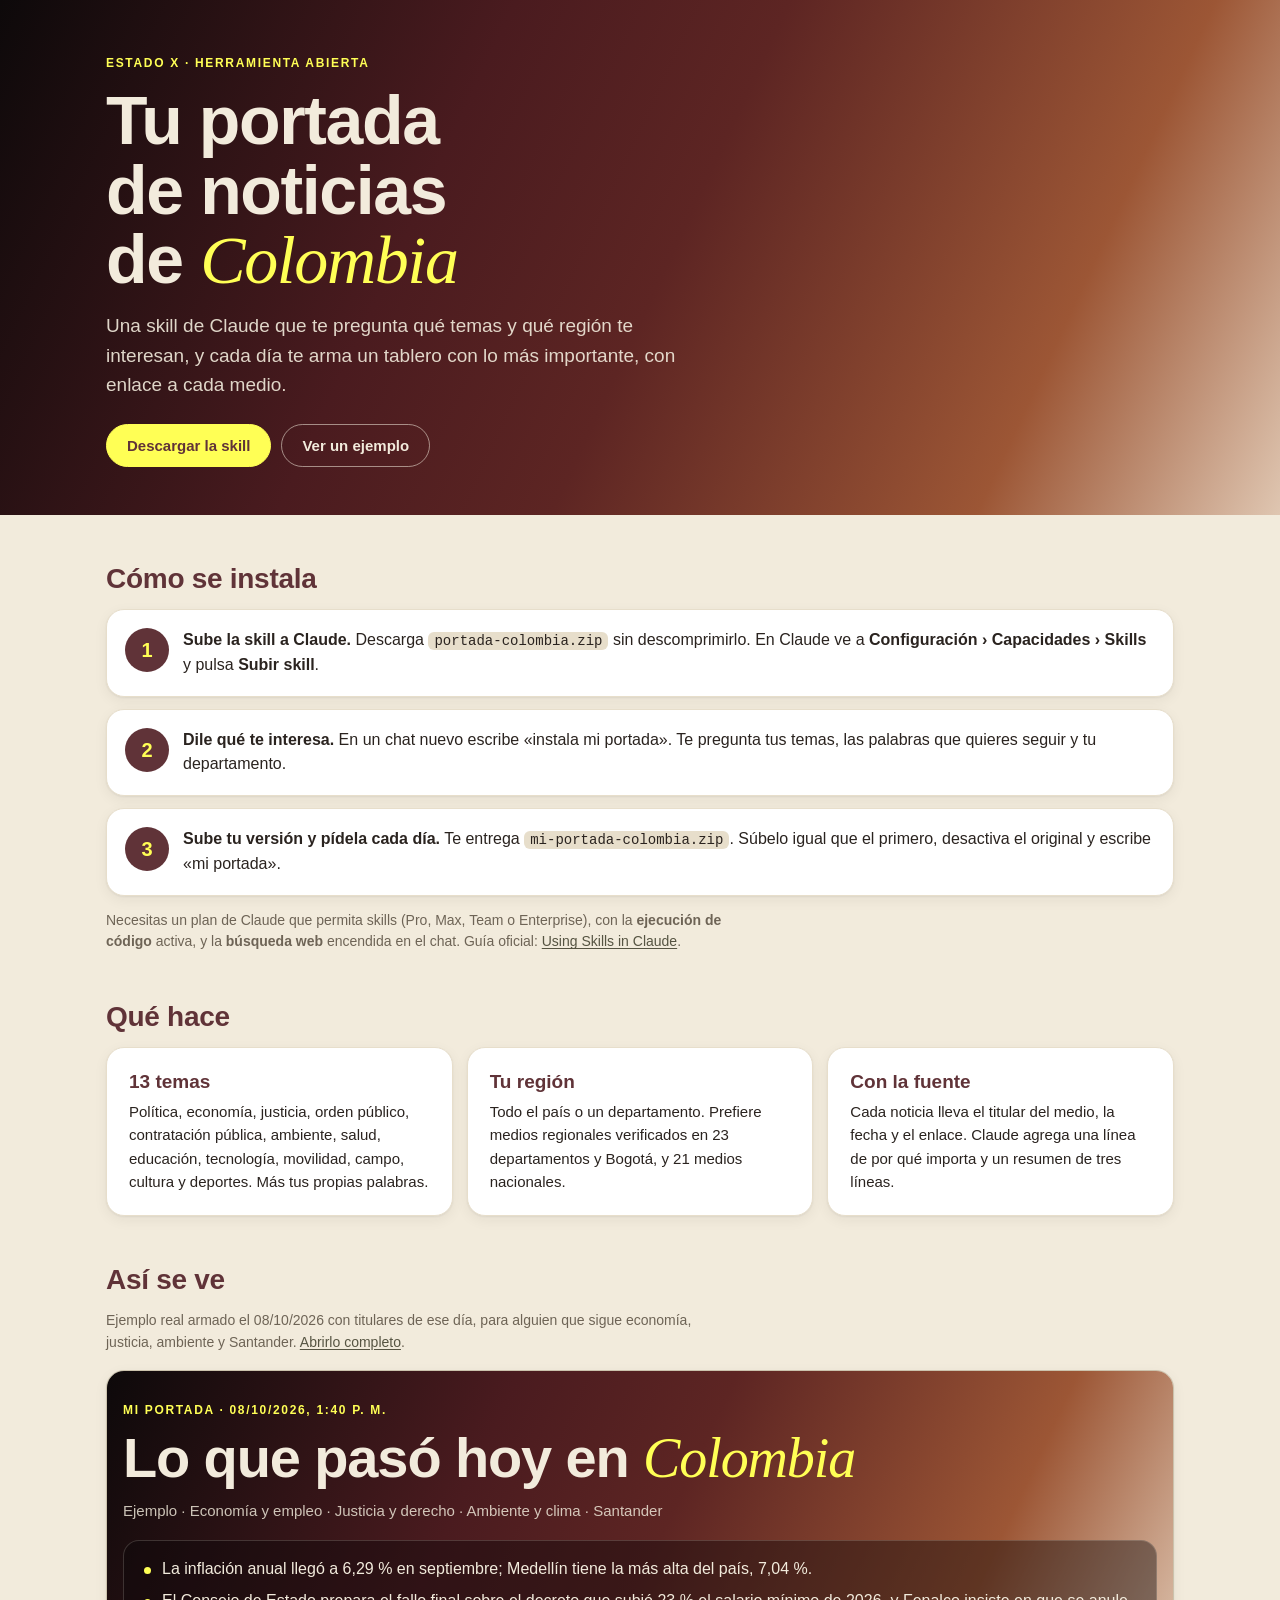
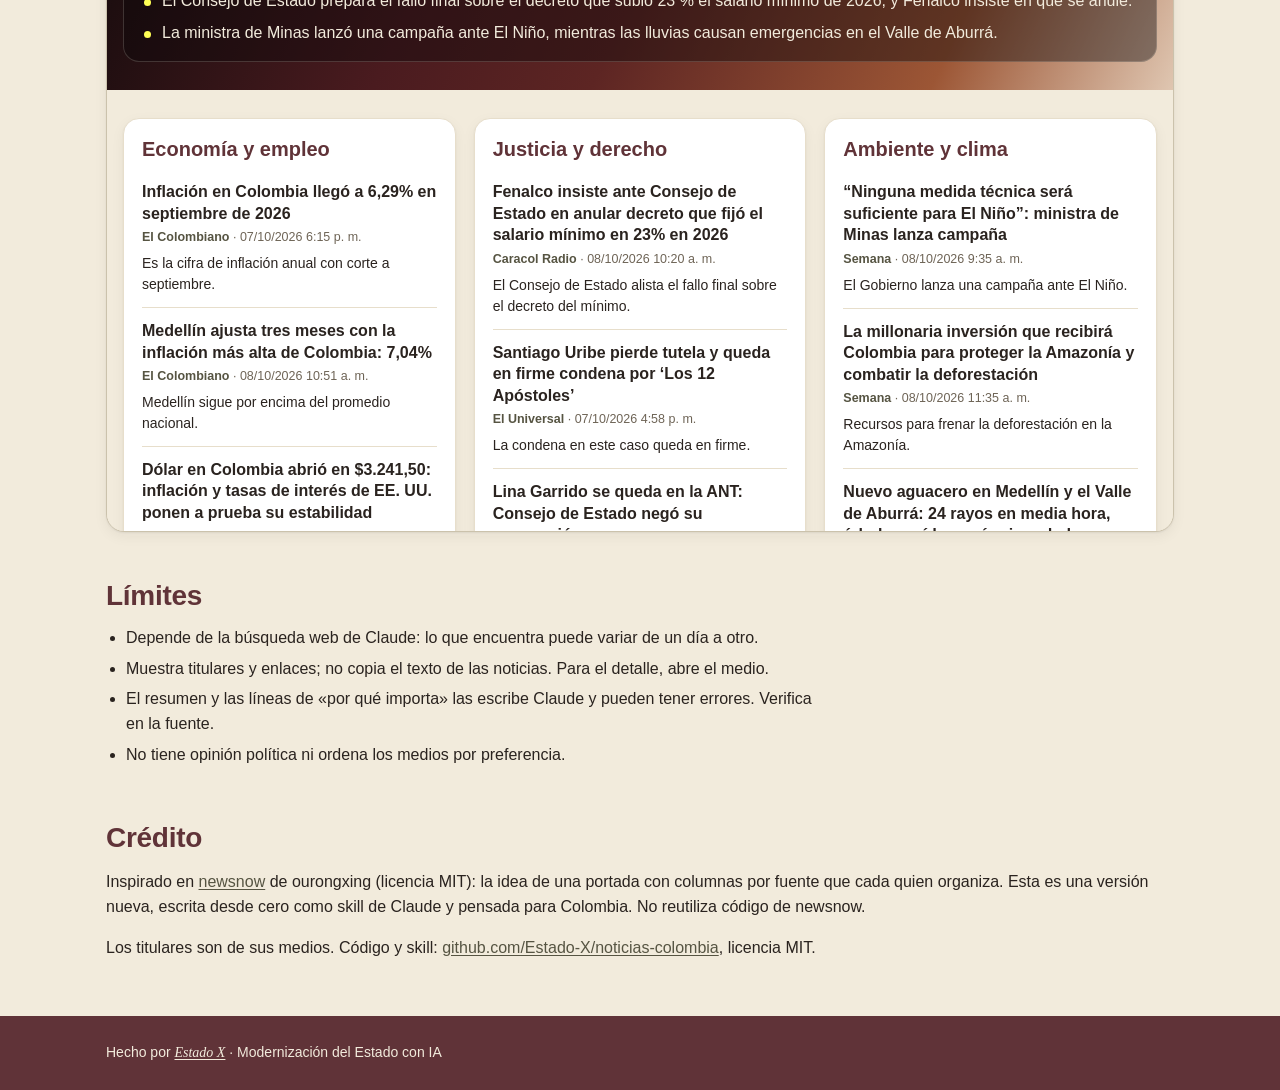
==== index.html @ 3ebbe089 "Primera versión: skill «portada-colombia», página y ejemplo Skill de Claude que pregunta temas y reg" ====
<!doctype html>
<html lang="es-CO">
<head>
<meta charset="utf-8">
<meta name="viewport" content="width=device-width, initial-scale=1">
<title>Mi portada de Colombia · Estado X</title>
<meta name="description" content="Una skill de Claude que te pregunta qué temas y qué región te interesan y te arma cada día tu portada de noticias de Colombia, con enlace a cada medio.">
<link rel="icon" href="assets/favicon.svg" type="image/svg+xml">
<link rel="stylesheet" href="assets/estilos.css">
</head>
<body>
<header class="banda">
  <div class="contenedor banda__in">
    <p class="kicker">Estado X · Herramienta abierta</p>
    <h1>Tu portada de noticias de <em>Colombia</em></h1>
    <p class="banda__sub">Una skill de Claude que te pregunta qué temas y qué región te interesan, y cada día te arma un tablero con lo más importante, con enlace a cada medio.</p>
    <div class="acciones">
      <a class="boton boton--principal" href="descargas/portada-colombia.zip" download>Descargar la skill</a>
      <a class="boton" href="#ejemplo">Ver un ejemplo</a>
    </div>
  </div>
</header>

<main class="contenedor">
  <section class="bloque" aria-labelledby="como">
    <h2 id="como">Cómo se instala</h2>
    <ol class="pasos">
      <li><span class="num">1</span><div><strong>Sube la skill a Claude.</strong> Descarga <code>portada-colombia.zip</code> sin descomprimirlo. En Claude ve a <b>Configuración › Capacidades › Skills</b> y pulsa <b>Subir skill</b>.</div></li>
      <li><span class="num">2</span><div><strong>Dile qué te interesa.</strong> En un chat nuevo escribe «instala mi portada». Te pregunta tus temas, las palabras que quieres seguir y tu departamento.</div></li>
      <li><span class="num">3</span><div><strong>Sube tu versión y pídela cada día.</strong> Te entrega <code>mi-portada-colombia.zip</code>. Súbelo igual que el primero, desactiva el original y escribe «mi portada».</div></li>
    </ol>
    <p class="nota">Necesitas un plan de Claude que permita skills (Pro, Max, Team o Enterprise), con la <b>ejecución de código</b> activa, y la <b>búsqueda web</b> encendida en el chat. Guía oficial: <a href="https://support.claude.com/en/articles/12512180-using-skills-in-claude">Using Skills in Claude</a>.</p>
  </section>

  <section class="bloque" aria-labelledby="que">
    <h2 id="que">Qué hace</h2>
    <div class="tarjetas">
      <article class="tarjeta"><h3>13 temas</h3><p>Política, economía, justicia, orden público, contratación pública, ambiente, salud, educación, tecnología, movilidad, campo, cultura y deportes. Más tus propias palabras.</p></article>
      <article class="tarjeta"><h3>Tu región</h3><p>Todo el país o un departamento. Prefiere medios regionales verificados en 23 departamentos y Bogotá, y 21 medios nacionales.</p></article>
      <article class="tarjeta"><h3>Con la fuente</h3><p>Cada noticia lleva el titular del medio, la fecha y el enlace. Claude agrega una línea de por qué importa y un resumen de tres líneas.</p></article>
    </div>
  </section>

  <section class="bloque" id="ejemplo" aria-labelledby="ej">
    <h2 id="ej">Así se ve</h2>
    <p class="nota">Ejemplo real armado el 08/10/2026 con titulares de ese día, para alguien que sigue economía, justicia, ambiente y Santander. <a href="ejemplo/">Abrirlo completo</a>.</p>
    <div class="marco"><iframe src="ejemplo/" title="Ejemplo de portada del 08/10/2026" loading="lazy"></iframe></div>
  </section>

  <section class="bloque" aria-labelledby="limites">
    <h2 id="limites">Límites</h2>
    <ul class="lista">
      <li>Depende de la búsqueda web de Claude: lo que encuentra puede variar de un día a otro.</li>
      <li>Muestra titulares y enlaces; no copia el texto de las noticias. Para el detalle, abre el medio.</li>
      <li>El resumen y las líneas de «por qué importa» las escribe Claude y pueden tener errores. Verifica en la fuente.</li>
      <li>No tiene opinión política ni ordena los medios por preferencia.</li>
    </ul>
  </section>

  <section class="bloque" aria-labelledby="credito">
    <h2 id="credito">Crédito</h2>
    <p>Inspirado en <a href="https://github.com/ourongxing/newsnow">newsnow</a> de ourongxing (licencia MIT): la idea de una portada con columnas por fuente que cada quien organiza. Esta es una versión nueva, escrita desde cero como skill de Claude y pensada para Colombia. No reutiliza código de newsnow.</p>
    <p>Los titulares son de sus medios. Código y skill: <a href="https://github.com/Estado-X/noticias-colombia">github.com/Estado-X/noticias-colombia</a>, licencia MIT.</p>
  </section>
</main>

<footer class="pie">
  <div class="contenedor">Hecho por <a href="https://estadox.com"><em>Estado X</em></a> · Modernización del Estado con IA</div>
</footer>
</body>
</html>
---- assets/estilos.css ----
/* Estado X · carril editorial (marfil) con la banda de color del banner de LinkedIn.
   Tokens tomados del design system de Estado X. */
:root {
  --oliva: #73704f; --oliva-700: #565442; --oliva-100: #d9d6c4;
  --marfil: #f2ebdc; --marfil-050: #faf6ec; --marfil-200: #e7decb;
  --vino: #603338; --vino-700: #4a272b; --tinta: #2a231f; --muted: #6e6456;
  --cadmio: #ffff55; --cobre: #9c5635; --arena: #dfc6b1; --negro-calido: #0d090a;
  --borde: #e7decb; --borde-fuerte: #cbc2ac; --card: #ffffff;
  --display: "Neue Haas Grotesk Display", "Neue Haas Grotesk Display Pro", "Helvetica Neue", Helvetica, Arial, sans-serif;
  --sans: "Neue Haas Grotesk Text", "Neue Haas Grotesk Text Pro", "Helvetica Neue", Helvetica, Arial, sans-serif;
  --acento: "Playfair Display", Georgia, "Times New Roman", serif;
  --r-md: 12px; --r-lg: 18px;
  --sombra: 0 1px 2px rgba(42,35,31,.06), 0 4px 14px rgba(42,35,31,.06);
  color-scheme: light;
}
* { box-sizing: border-box; }
html { -webkit-text-size-adjust: 100%; scroll-behavior: smooth; }
body { margin: 0; background: var(--marfil); color: var(--tinta); font: 16px/1.55 var(--sans); }
a { color: var(--oliva-700); text-underline-offset: 2px; }
a:focus-visible, .boton:focus-visible { outline: 3px solid #b2b0bc; outline-offset: 2px; }
code { font: 14px/1.4 ui-monospace, SFMono-Regular, Menlo, Consolas, monospace; background: var(--marfil-200); padding: 1px 6px; border-radius: 6px; overflow-wrap: anywhere; }
.contenedor { max-width: 1100px; margin: 0 auto; padding-inline: max(16px, env(safe-area-inset-left)); }

.banda { background: linear-gradient(115deg, var(--negro-calido) 0%, #4a1b1f 34%, #5d2523 52%, var(--cobre) 80%, var(--arena) 100%); color: var(--marfil); }
.banda__in { padding-block: 56px 48px; display: grid; gap: 16px; }
.kicker { margin: 0; font: 600 12px/1.2 var(--sans); letter-spacing: .14em; text-transform: uppercase; color: var(--cadmio); }
h1 { margin: 0; font: 700 clamp(38px, 6.4vw, 68px)/1.02 var(--display); letter-spacing: -.02em; text-wrap: balance; max-width: 16ch; }
h1 em, .pie em { font-family: var(--acento); font-style: italic; font-weight: 400; }
h1 em { color: var(--cadmio); }
.banda__sub { margin: 0; max-width: 58ch; font-size: 19px; color: rgba(242,235,220,.9); }
.acciones { display: flex; flex-wrap: wrap; gap: 10px; margin-top: 8px; }
.boton { display: inline-block; padding: 13px 20px; border-radius: 999px; border: 1.5px solid rgba(242,235,220,.55); color: var(--marfil); font: 600 15px/1 var(--sans); text-decoration: none; }
.boton:hover { background: rgba(242,235,220,.12); }
.boton--principal { background: var(--cadmio); border-color: var(--cadmio); color: var(--vino); }
.boton--principal:hover { background: #f4f44a; }

.bloque { padding-block: 48px 0; }
h2 { margin: 0 0 14px; font: 700 28px/1.15 var(--display); color: var(--vino); letter-spacing: -.01em; }
h3 { margin: 0 0 6px; font: 700 19px/1.25 var(--display); color: var(--vino); }
.pasos { list-style: none; margin: 0; padding: 0; display: grid; gap: 12px; }
.pasos li { display: grid; grid-template-columns: 44px minmax(0,1fr); gap: 14px; align-items: start; background: var(--card); border: 1px solid var(--borde); border-radius: var(--r-lg); padding: 18px; box-shadow: var(--sombra); }
.num { width: 44px; height: 44px; border-radius: 50%; background: var(--vino); color: var(--cadmio); display: grid; place-items: center; font: 700 20px/1 var(--display); }
.nota { font-size: 14px; color: var(--muted); margin: 14px 0 0; max-width: 80ch; }
.tarjetas { display: grid; grid-template-columns: repeat(auto-fit, minmax(240px, 1fr)); gap: 14px; }
.tarjeta { background: var(--card); border: 1px solid var(--borde); border-radius: var(--r-lg); padding: 22px; box-shadow: var(--sombra); }
.tarjeta p { margin: 0; font-size: 15px; }
.marco { margin-top: 16px; border-radius: var(--r-lg); overflow: hidden; border: 1px solid var(--borde-fuerte); box-shadow: var(--sombra); background: var(--marfil); }
.marco iframe { display: block; width: 100%; height: 760px; border: 0; }
.lista { margin: 0; padding-left: 20px; max-width: 80ch; }
.lista li { margin: 6px 0; }
.pie { margin-top: 56px; background: var(--vino); color: var(--marfil); padding-block: 26px; font-size: 14px; }
.pie a { color: var(--marfil); }

@media (max-width: 560px) {
  .banda__in { padding-block: 36px 30px; }
  .banda__sub { font-size: 17px; }
  .marco iframe { height: 640px; }
  .pasos li { grid-template-columns: 36px minmax(0,1fr); padding: 14px; }
  .num { width: 36px; height: 36px; font-size: 17px; }
}
@media (prefers-reduced-motion: reduce) { html { scroll-behavior: auto; } }
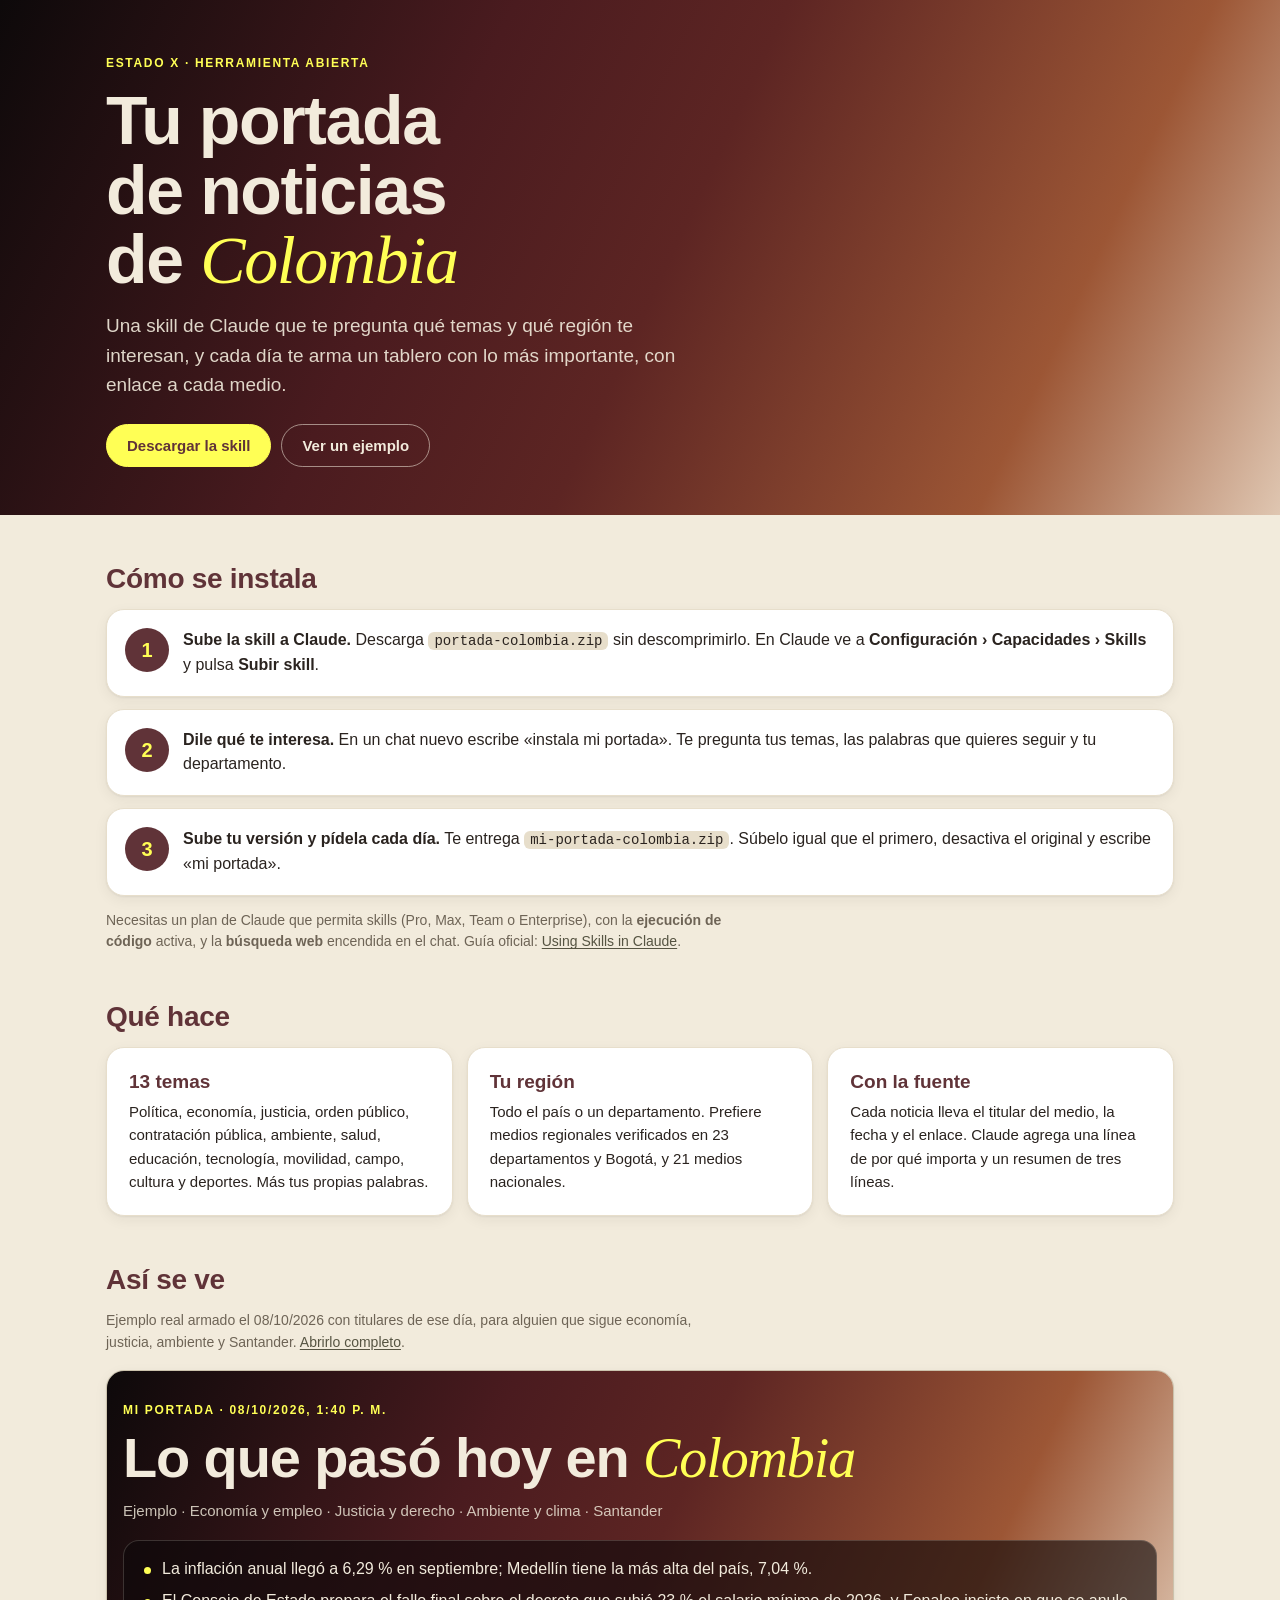
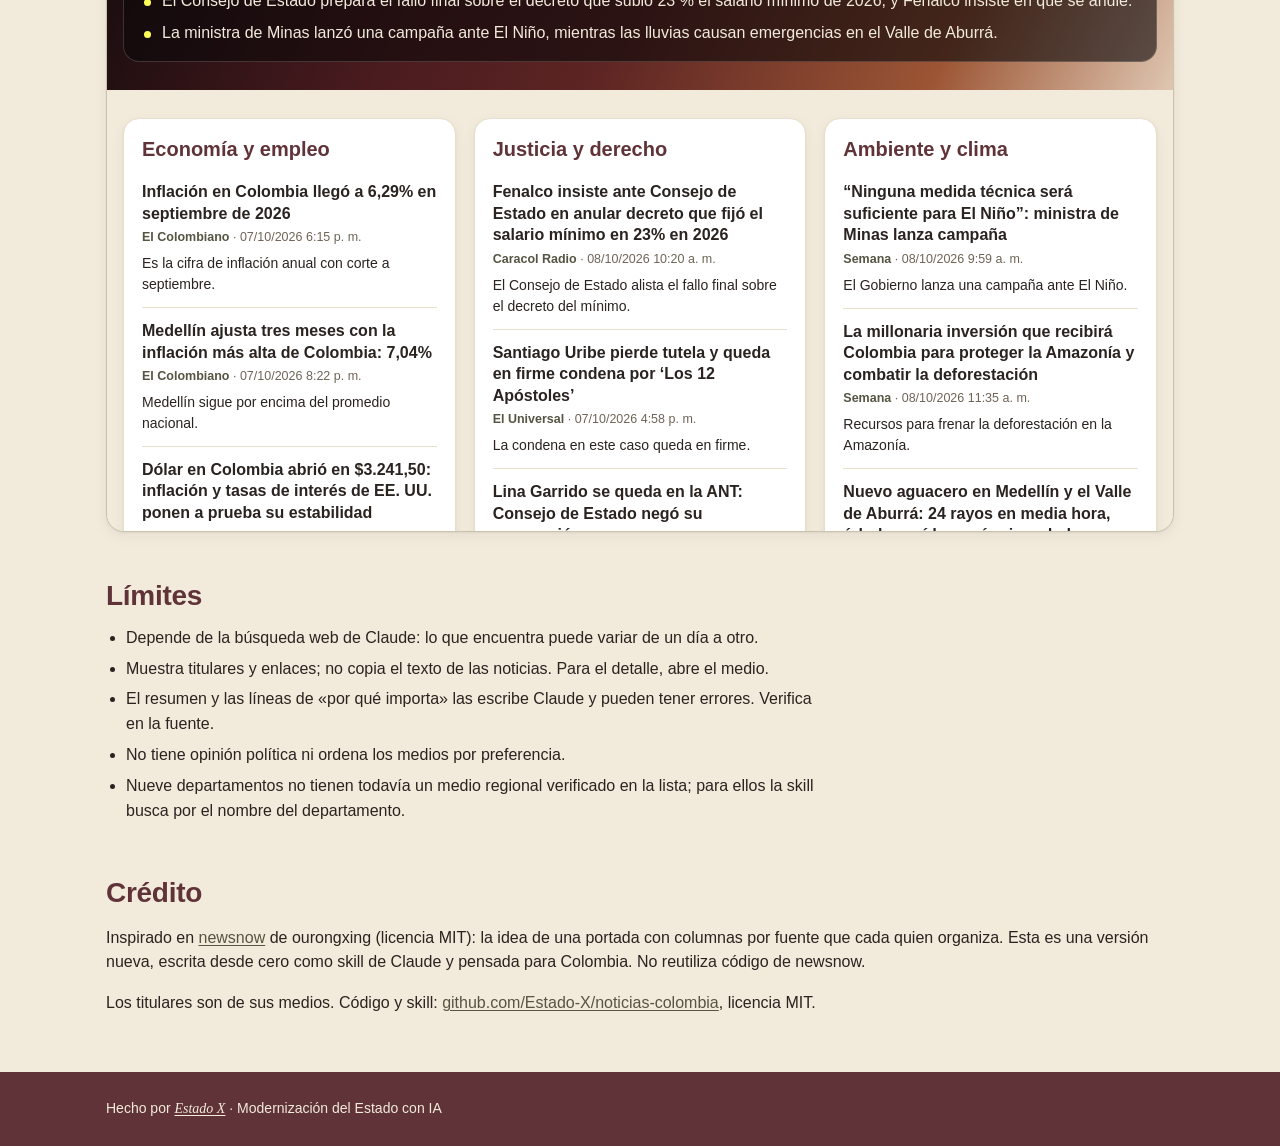
==== commit f84bed76: "Skill más precisa tras la prueba de uso y la revisión - SKILL.md: búsqueda con fecha en letras y ver" ====
--- a/index.html
+++ b/index.html
@@ -54,6 +54,7 @@
       <li>Muestra titulares y enlaces; no copia el texto de las noticias. Para el detalle, abre el medio.</li>
       <li>El resumen y las líneas de «por qué importa» las escribe Claude y pueden tener errores. Verifica en la fuente.</li>
       <li>No tiene opinión política ni ordena los medios por preferencia.</li>
+      <li>Nueve departamentos no tienen todavía un medio regional verificado en la lista; para ellos la skill busca por el nombre del departamento.</li>
     </ul>
   </section>
 
--- a/assets/estilos.css
+++ b/assets/estilos.css
@@ -1,4 +1,4 @@
-/* Estado X · carril editorial (marfil) con la banda de color del banner de LinkedIn.
+/* Estado X · carril editorial (marfil) con la banda de color de la marca.
    Tokens tomados del design system de Estado X. */
 :root {
   --oliva: #73704f; --oliva-700: #565442; --oliva-100: #d9d6c4;
@@ -17,7 +17,7 @@
 html { -webkit-text-size-adjust: 100%; scroll-behavior: smooth; }
 body { margin: 0; background: var(--marfil); color: var(--tinta); font: 16px/1.55 var(--sans); }
 a { color: var(--oliva-700); text-underline-offset: 2px; }
-a:focus-visible, .boton:focus-visible { outline: 3px solid #b2b0bc; outline-offset: 2px; }
+a:focus-visible, .boton:focus-visible { outline: 3px solid var(--vino); outline-offset: 2px; }
 code { font: 14px/1.4 ui-monospace, SFMono-Regular, Menlo, Consolas, monospace; background: var(--marfil-200); padding: 1px 6px; border-radius: 6px; overflow-wrap: anywhere; }
 .contenedor { max-width: 1100px; margin: 0 auto; padding-inline: max(16px, env(safe-area-inset-left)); }
 
@@ -59,3 +59,5 @@
   .num { width: 36px; height: 36px; font-size: 17px; }
 }
 @media (prefers-reduced-motion: reduce) { html { scroll-behavior: auto; } }
+
+.banda a:focus-visible, .banda .boton:focus-visible, .ia a:focus-visible, .ia button:focus-visible, .pie a:focus-visible { outline-color: var(--cadmio); }
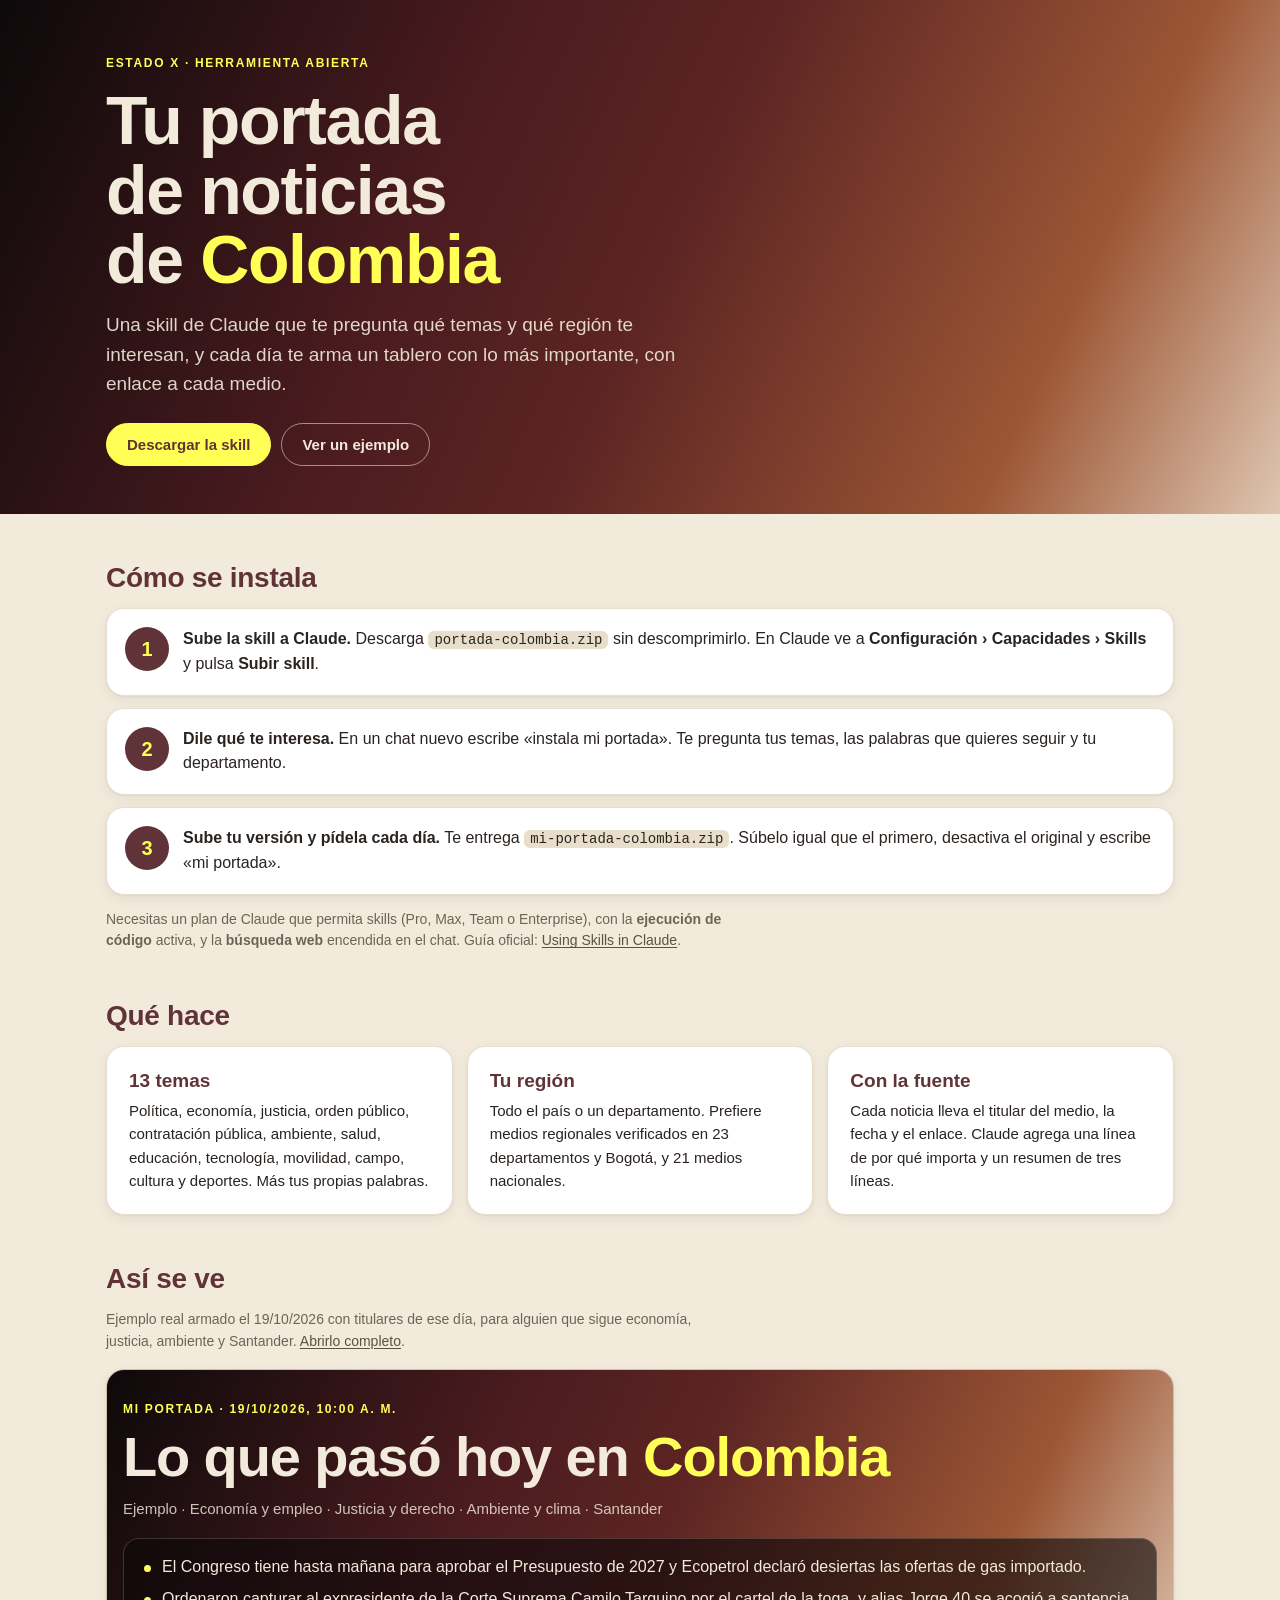
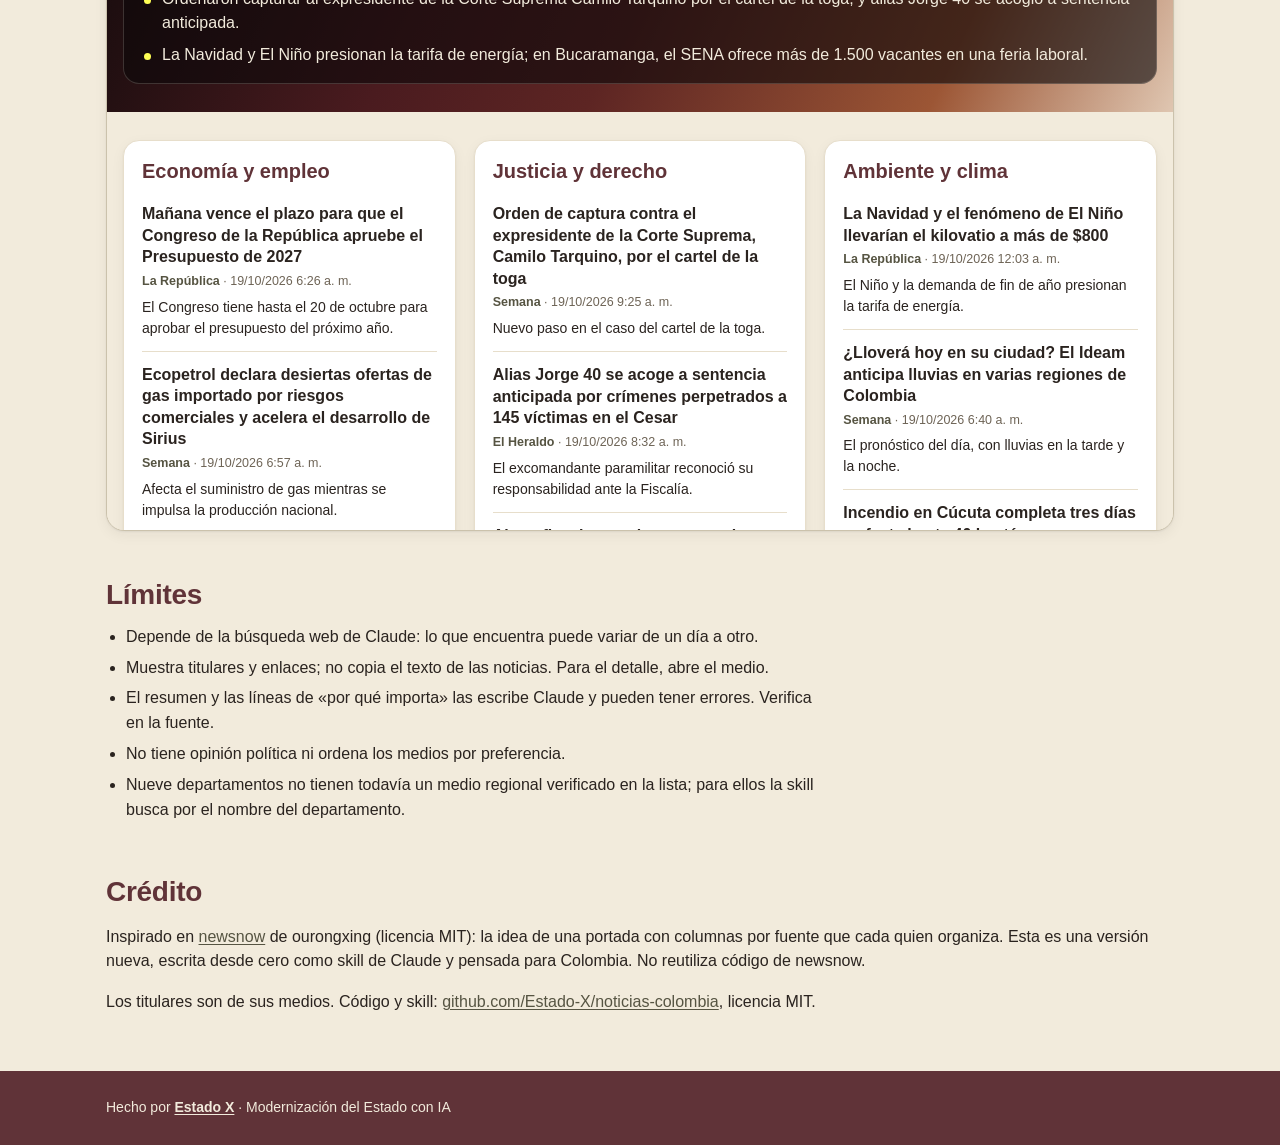
==== commit a62acdb5: "Revisión de lanzamiento 19 oct 2026 - Ejemplo nuevo con titulares del 19/10/2026 (economía, justicia" ====
--- a/index.html
+++ b/index.html
@@ -43,8 +43,8 @@
 
   <section class="bloque" id="ejemplo" aria-labelledby="ej">
     <h2 id="ej">Así se ve</h2>
-    <p class="nota">Ejemplo real armado el 08/10/2026 con titulares de ese día, para alguien que sigue economía, justicia, ambiente y Santander. <a href="ejemplo/">Abrirlo completo</a>.</p>
-    <div class="marco"><iframe src="ejemplo/" title="Ejemplo de portada del 08/10/2026" loading="lazy"></iframe></div>
+    <p class="nota">Ejemplo real armado el 19/10/2026 con titulares de ese día, para alguien que sigue economía, justicia, ambiente y Santander. <a href="ejemplo/">Abrirlo completo</a>.</p>
+    <div class="marco"><iframe src="ejemplo/" title="Ejemplo de portada del 19/10/2026" loading="lazy"></iframe></div>
   </section>
 
   <section class="bloque" aria-labelledby="limites">
--- a/assets/estilos.css
+++ b/assets/estilos.css
@@ -8,7 +8,6 @@
   --borde: #e7decb; --borde-fuerte: #cbc2ac; --card: #ffffff;
   --display: "Neue Haas Grotesk Display", "Neue Haas Grotesk Display Pro", "Helvetica Neue", Helvetica, Arial, sans-serif;
   --sans: "Neue Haas Grotesk Text", "Neue Haas Grotesk Text Pro", "Helvetica Neue", Helvetica, Arial, sans-serif;
-  --acento: "Playfair Display", Georgia, "Times New Roman", serif;
   --r-md: 12px; --r-lg: 18px;
   --sombra: 0 1px 2px rgba(42,35,31,.06), 0 4px 14px rgba(42,35,31,.06);
   color-scheme: light;
@@ -25,7 +24,8 @@
 .banda__in { padding-block: 56px 48px; display: grid; gap: 16px; }
 .kicker { margin: 0; font: 600 12px/1.2 var(--sans); letter-spacing: .14em; text-transform: uppercase; color: var(--cadmio); }
 h1 { margin: 0; font: 700 clamp(38px, 6.4vw, 68px)/1.02 var(--display); letter-spacing: -.02em; text-wrap: balance; max-width: 16ch; }
-h1 em, .pie em { font-family: var(--acento); font-style: italic; font-weight: 400; }
+h1 em, .pie em { font-style: normal; }
+.pie em { font-weight: 600; }
 h1 em { color: var(--cadmio); }
 .banda__sub { margin: 0; max-width: 58ch; font-size: 19px; color: rgba(242,235,220,.9); }
 .acciones { display: flex; flex-wrap: wrap; gap: 10px; margin-top: 8px; }
